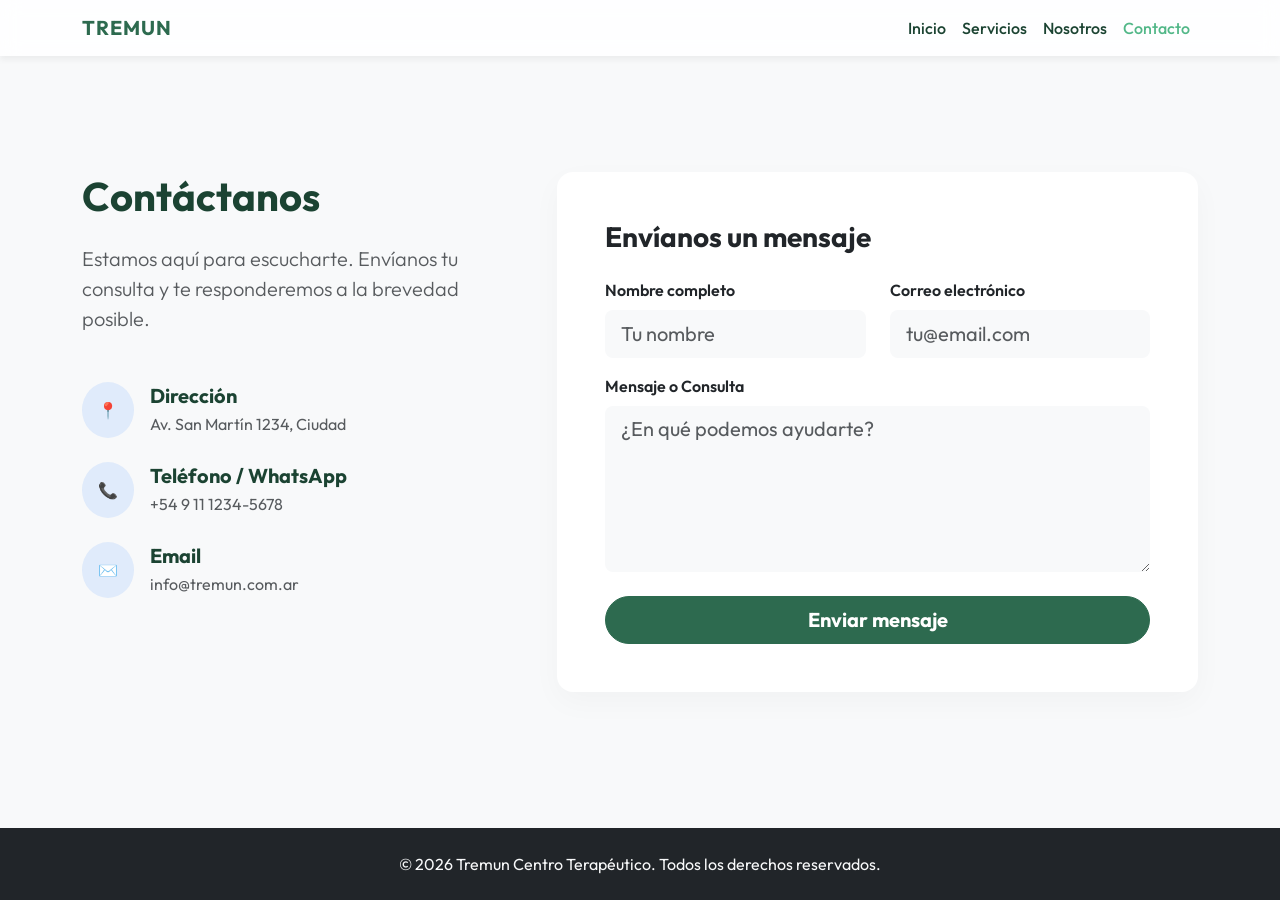
==== contacto.html @ 01e544b2 "feat: implement initial web project structure with responsive layout and scroll animations" ====
<!DOCTYPE html>
<html lang="es">
<head>
    <meta charset="UTF-8">
    <meta name="viewport" content="width=device-width, initial-scale=1.0">
    <title>Contacto | Tremun</title>
    <link href="https://fonts.googleapis.com/css2?family=Outfit:wght@300;400;600;700&display=swap" rel="stylesheet">
    <link href="https://cdn.jsdelivr.net/npm/bootstrap@5.3.2/dist/css/bootstrap.min.css" rel="stylesheet">
    <link rel="stylesheet" href="css/estilos.css">
</head>
<body>
    <nav class="navbar navbar-expand-lg navbar-light fixed-top bg-glass">
        <div class="container">
            <a class="navbar-brand fw-bold text-primary" href="index.html">TREMUN</a>
            <button class="navbar-toggler" type="button" data-bs-toggle="collapse" data-bs-target="#navbarNav">
                <span class="navbar-toggler-icon"></span>
            </button>
            <div class="collapse navbar-collapse" id="navbarNav">
                <ul class="navbar-nav ms-auto">
                    <li class="nav-item"><a class="nav-link" href="index.html">Inicio</a></li>
                    <li class="nav-item"><a class="nav-link" href="servicios.html">Servicios</a></li>
                    <li class="nav-item"><a class="nav-link" href="nosotros.html">Nosotros</a></li>
                    <li class="nav-item"><a class="nav-link active" href="contacto.html">Contacto</a></li>
                </ul>
            </div>
        </div>
    </nav>

    <main class="container py-5 my-5">
        <div class="row fade-in-up">
            <div class="col-md-5 mb-4 mb-md-0 pe-md-5">
                <h1 class="fw-bold mb-4">Contáctanos</h1>
                <p class="lead text-muted mb-5">Estamos aquí para escucharte. Envíanos tu consulta y te responderemos a la brevedad posible.</p>
                
                <div class="d-flex align-items-center mb-4">
                    <div class="bg-primary bg-opacity-10 p-3 rounded-circle text-primary me-3">📍</div>
                    <div>
                        <h5 class="fw-bold mb-1">Dirección</h5>
                        <p class="text-muted mb-0">Av. San Martín 1234, Ciudad</p>
                    </div>
                </div>
                
                <div class="d-flex align-items-center mb-4">
                    <div class="bg-primary bg-opacity-10 p-3 rounded-circle text-primary me-3">📞</div>
                    <div>
                        <h5 class="fw-bold mb-1">Teléfono / WhatsApp</h5>
                        <p class="text-muted mb-0">+54 9 11 1234-5678</p>
                    </div>
                </div>

                <div class="d-flex align-items-center mb-4">
                    <div class="bg-primary bg-opacity-10 p-3 rounded-circle text-primary me-3">✉️</div>
                    <div>
                        <h5 class="fw-bold mb-1">Email</h5>
                        <p class="text-muted mb-0">info@tremun.com.ar</p>
                    </div>
                </div>
            </div>
            
            <div class="col-md-7">
                <div class="card p-4 p-md-5">
                    <h3 class="fw-bold mb-4">Envíanos un mensaje</h3>
                    <form>
                        <div class="row">
                            <div class="col-md-6 mb-3">
                                <label for="nombre" class="form-label fw-semibold">Nombre completo</label>
                                <input type="text" class="form-control form-control-lg bg-light border-0" id="nombre" placeholder="Tu nombre">
                            </div>
                            <div class="col-md-6 mb-3">
                                <label for="email" class="form-label fw-semibold">Correo electrónico</label>
                                <input type="email" class="form-control form-control-lg bg-light border-0" id="email" placeholder="tu@email.com">
                            </div>
                        </div>
                        <div class="mb-4">
                            <label for="mensaje" class="form-label fw-semibold">Mensaje o Consulta</label>
                            <textarea class="form-control form-control-lg bg-light border-0" id="mensaje" rows="5" placeholder="¿En qué podemos ayudarte?"></textarea>
                        </div>
                        <button type="submit" class="btn btn-primary btn-lg w-100 rounded-pill fw-bold">Enviar mensaje</button>
                    </form>
                </div>
            </div>
        </div>
    </main>

    <footer class="bg-dark text-light py-4 text-center mt-auto">
        <div class="container">
            <p class="mb-0">&copy; 2026 Tremun Centro Terapéutico. Todos los derechos reservados.</p>
        </div>
    </footer>

    <script src="https://cdn.jsdelivr.net/npm/bootstrap@5.3.2/dist/js/bootstrap.bundle.min.js"></script>
    <script src="js/script.js"></script>
</body>
</html>
---- css/estilos.css ----
:root {
    --primary-color: #2D6A4F; /* Emerald green */
    --secondary-color: #52B788;
    --accent-color: #D8F3DC;
    --text-color: #1B4332;
    --bg-color: #F8F9FA;
}

body {
    font-family: 'Outfit', sans-serif;
    color: var(--text-color);
    background-color: var(--bg-color);
    padding-top: 76px; /* Para el navbar fixed */
    display: flex;
    flex-direction: column;
    min-height: 100vh;
}

/* Glassmorphism Navbar */
.bg-glass {
    background: rgba(255, 255, 255, 0.85) !important;
    backdrop-filter: blur(10px);
    -webkit-backdrop-filter: blur(10px);
    box-shadow: 0 4px 6px rgba(0, 0, 0, 0.05);
}

.navbar-brand {
    color: var(--primary-color) !important;
    letter-spacing: 1px;
}

.nav-link {
    font-weight: 500;
    color: var(--text-color) !important;
    transition: color 0.3s ease;
}

.nav-link:hover, .nav-link.active {
    color: var(--secondary-color) !important;
}

/* Botones */
.btn-primary {
    background-color: var(--primary-color);
    border-color: var(--primary-color);
    transition: all 0.3s ease;
}

.btn-primary:hover {
    background-color: var(--secondary-color);
    border-color: var(--secondary-color);
    transform: translateY(-2px);
    box-shadow: 0 6px 12px rgba(45, 106, 79, 0.2) !important;
}

/* Hero Section */
.hero-section {
    min-height: calc(100vh - 76px);
    background: linear-gradient(135deg, var(--accent-color) 0%, rgba(255,255,255,1) 100%);
    position: relative;
    overflow: hidden;
}

.hero-section::after {
    content: '';
    position: absolute;
    top: -50%;
    right: -20%;
    width: 800px;
    height: 800px;
    background: radial-gradient(circle, var(--secondary-color) 0%, transparent 70%);
    opacity: 0.1;
    border-radius: 50%;
}

/* Tarjetas (Cards) */
.card {
    border: none;
    border-radius: 16px;
    box-shadow: 0 10px 30px rgba(0,0,0,0.03);
    transition: transform 0.3s ease, box-shadow 0.3s ease;
    overflow: hidden;
}

.card:hover {
    transform: translateY(-10px);
    box-shadow: 0 15px 40px rgba(0,0,0,0.08);
}

/* Formularios */
.form-control:focus {
    border-color: var(--secondary-color);
    box-shadow: 0 0 0 0.25rem rgba(82, 183, 136, 0.25);
}

/* Accordion */
.accordion-button:not(.collapsed) {
    color: var(--primary-color);
    background-color: var(--accent-color);
    box-shadow: inset 0 -1px 0 rgba(0,0,0,.125);
}

.accordion-button:focus {
    border-color: var(--secondary-color);
    box-shadow: 0 0 0 0.25rem rgba(82, 183, 136, 0.25);
}

/* Utilidades de animación */
.fade-in-up {
    animation: fadeInUp 0.8s ease-out forwards;
}

@keyframes fadeInUp {
    from {
        opacity: 0;
        transform: translateY(30px);
    }
    to {
        opacity: 1;
        transform: translateY(0);
    }
}
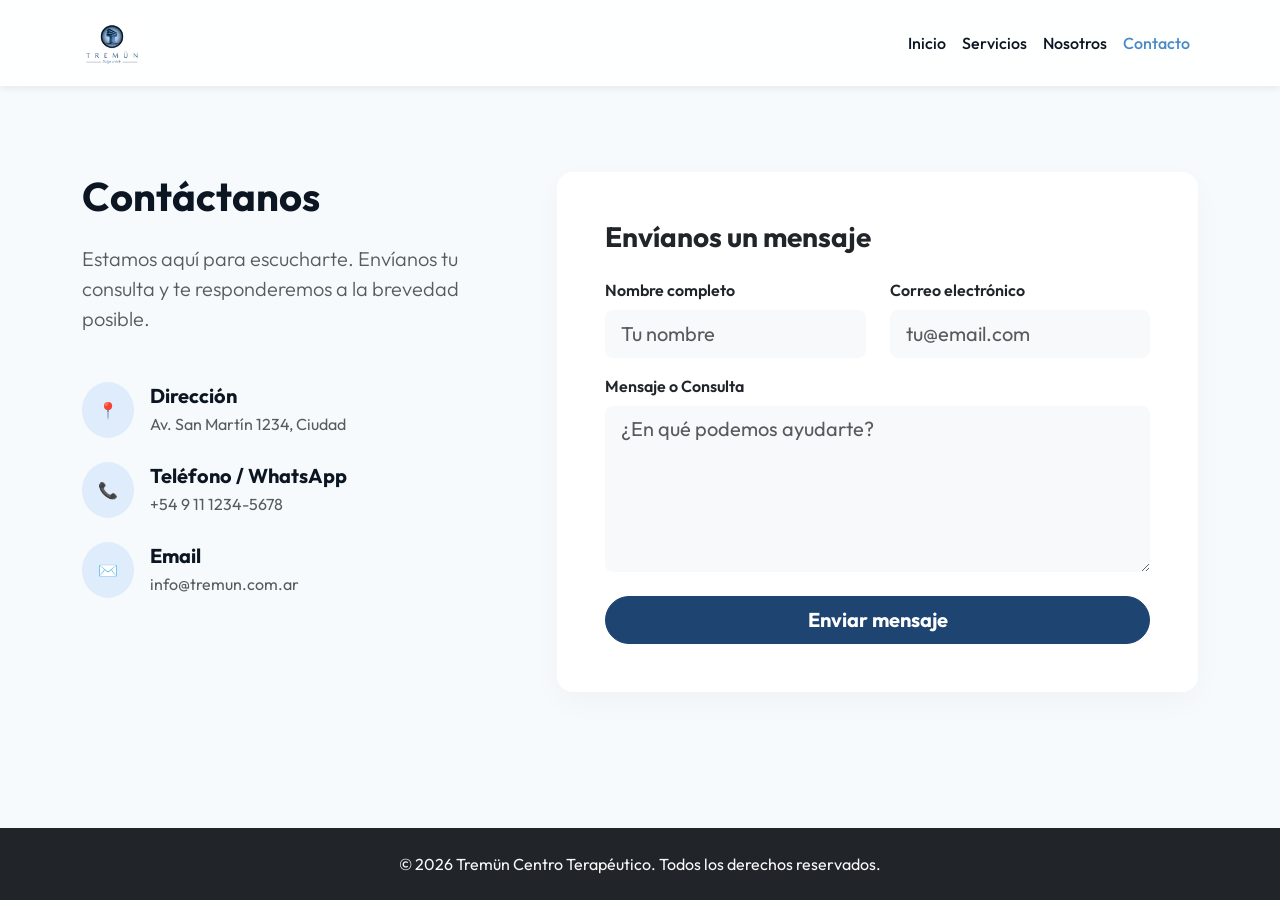
==== commit 27c58d51: "feat: implement global styling, add site logo, and update branding to Tremün across all pages" ====
--- a/contacto.html
+++ b/contacto.html
@@ -3,7 +3,7 @@
 <head>
     <meta charset="UTF-8">
     <meta name="viewport" content="width=device-width, initial-scale=1.0">
-    <title>Contacto | Tremun</title>
+    <title>Contacto | Tremün</title>
     <link href="https://fonts.googleapis.com/css2?family=Outfit:wght@300;400;600;700&display=swap" rel="stylesheet">
     <link href="https://cdn.jsdelivr.net/npm/bootstrap@5.3.2/dist/css/bootstrap.min.css" rel="stylesheet">
     <link rel="stylesheet" href="css/estilos.css">
@@ -11,7 +11,9 @@
 <body>
     <nav class="navbar navbar-expand-lg navbar-light fixed-top bg-glass">
         <div class="container">
-            <a class="navbar-brand fw-bold text-primary" href="index.html">TREMUN</a>
+            <a class="navbar-brand" href="index.html">
+                <img src="img/logo.png" alt="Tremün Logo" height="60">
+            </a>
             <button class="navbar-toggler" type="button" data-bs-toggle="collapse" data-bs-target="#navbarNav">
                 <span class="navbar-toggler-icon"></span>
             </button>
@@ -84,7 +86,7 @@
 
     <footer class="bg-dark text-light py-4 text-center mt-auto">
         <div class="container">
-            <p class="mb-0">&copy; 2026 Tremun Centro Terapéutico. Todos los derechos reservados.</p>
+            <p class="mb-0">&copy; 2026 Tremün Centro Terapéutico. Todos los derechos reservados.</p>
         </div>
     </footer>
 
--- a/css/estilos.css
+++ b/css/estilos.css
@@ -1,9 +1,9 @@
 :root {
-    --primary-color: #2D6A4F; /* Emerald green */
-    --secondary-color: #52B788;
-    --accent-color: #D8F3DC;
-    --text-color: #1B4332;
-    --bg-color: #F8F9FA;
+    --primary-color: #1E4471; /* Azul profundo del texto TREMÜN */
+    --secondary-color: #4A89C8; /* Azul medio del ícono */
+    --accent-color: #DDE8F0; /* Azul muy claro para fondos y gradientes */
+    --text-color: #0B1622; /* Azul marino casi negro para textos */
+    --bg-color: #F7FAFC; /* Blanco con un sutil tono azulado */
 }
 
 body {
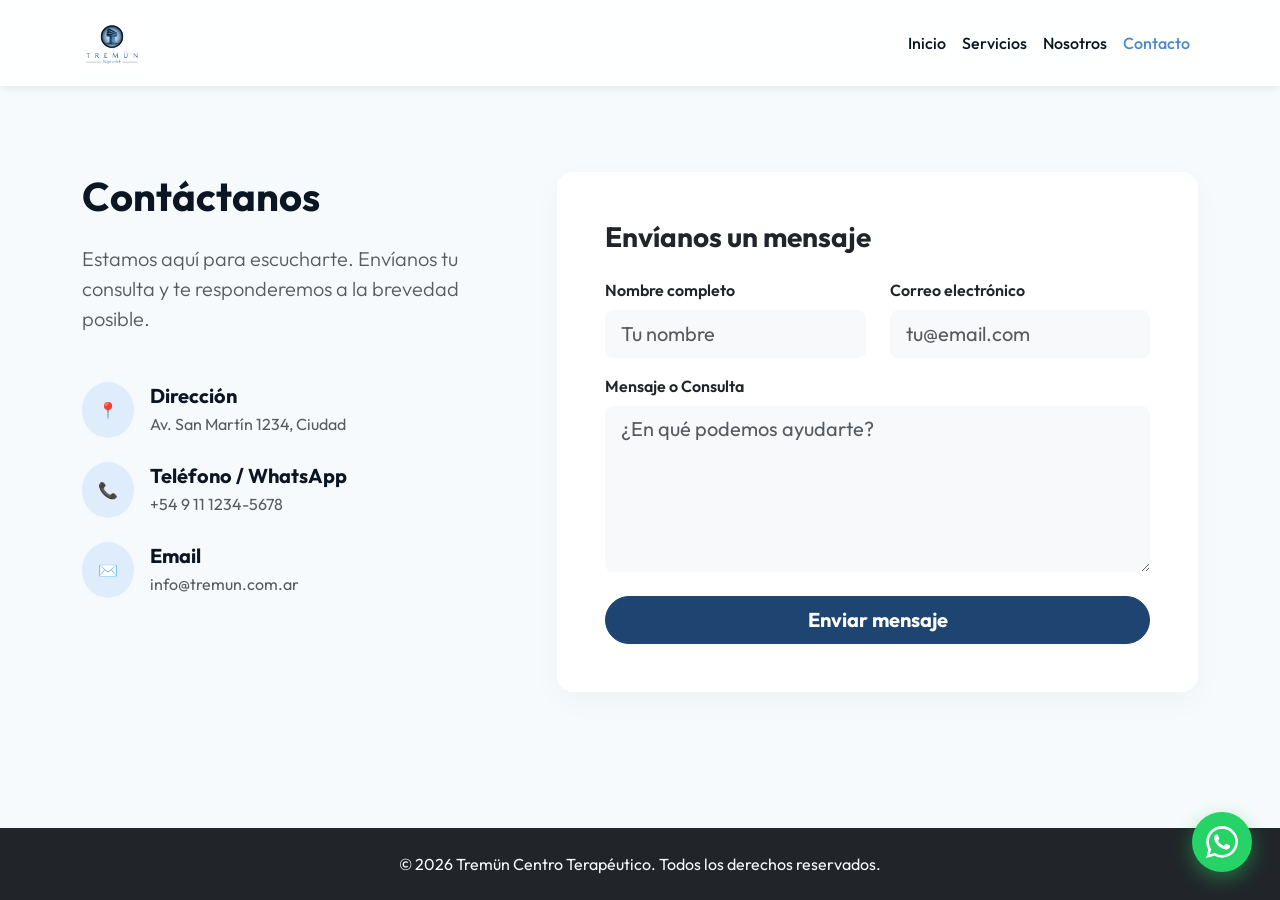
==== commit eb98b211: "feat: add global styles and a floating WhatsApp button to navigation pages while initializing projec" ====
--- a/contacto.html
+++ b/contacto.html
@@ -90,6 +90,14 @@
         </div>
     </footer>
 
+    <!-- Botón Flotante WhatsApp -->
+    <a href="https://wa.me/5491112345678" target="_blank" rel="noopener noreferrer"
+       class="whatsapp-float" id="whatsapp-btn" aria-label="Contactar por WhatsApp">
+        <svg xmlns="http://www.w3.org/2000/svg" viewBox="0 0 24 24" aria-hidden="true">
+            <path d="M17.472 14.382c-.297-.149-1.758-.867-2.03-.967-.273-.099-.471-.148-.67.15-.197.297-.767.966-.94 1.164-.173.199-.347.223-.644.075-.297-.15-1.255-.463-2.39-1.475-.883-.788-1.48-1.761-1.653-2.059-.173-.297-.018-.458.13-.606.134-.133.298-.347.446-.52.149-.174.198-.298.298-.497.099-.198.05-.371-.025-.52-.075-.149-.669-1.612-.916-2.207-.242-.579-.487-.5-.669-.51-.173-.008-.371-.01-.57-.01-.198 0-.52.074-.792.372-.272.297-1.04 1.016-1.04 2.479 0 1.462 1.065 2.875 1.213 3.074.149.198 2.096 3.2 5.077 4.487.709.306 1.262.489 1.694.625.712.227 1.36.195 1.871.118.571-.085 1.758-.719 2.006-1.413.248-.694.248-1.289.173-1.413-.074-.124-.272-.198-.57-.347m-5.421 7.403h-.004a9.87 9.87 0 01-5.031-1.378l-.361-.214-3.741.982.998-3.648-.235-.374a9.86 9.86 0 01-1.51-5.26c.001-5.45 4.436-9.884 9.888-9.884 2.64 0 5.122 1.03 6.988 2.898a9.825 9.825 0 012.893 6.994c-.003 5.45-4.437 9.884-9.885 9.884m8.413-18.297A11.815 11.815 0 0012.05 0C5.495 0 .16 5.335.157 11.892c0 2.096.547 4.142 1.588 5.945L.057 24l6.305-1.654a11.882 11.882 0 005.683 1.448h.005c6.554 0 11.89-5.335 11.893-11.893a11.821 11.821 0 00-3.48-8.413z"/>
+        </svg>
+    </a>
+
     <script src="https://cdn.jsdelivr.net/npm/bootstrap@5.3.2/dist/js/bootstrap.bundle.min.js"></script>
     <script src="js/script.js"></script>
 </body>
--- a/css/estilos.css
+++ b/css/estilos.css
@@ -120,3 +120,68 @@
         transform: translateY(0);
     }
 }
+
+/* ============================================
+   Botón Flotante de WhatsApp
+   ============================================ */
+.whatsapp-float {
+    position: fixed;
+    bottom: 28px;
+    right: 28px;
+    z-index: 9999;
+    display: flex;
+    align-items: center;
+    justify-content: center;
+    width: 60px;
+    height: 60px;
+    background-color: #25D366;
+    border-radius: 50%;
+    box-shadow: 0 6px 20px rgba(37, 211, 102, 0.45);
+    text-decoration: none;
+    transition: transform 0.3s ease, box-shadow 0.3s ease;
+    animation: waPulse 2.5s infinite;
+}
+
+.whatsapp-float:hover {
+    transform: scale(1.12) translateY(-3px);
+    box-shadow: 0 10px 28px rgba(37, 211, 102, 0.6);
+    animation: none;
+}
+
+.whatsapp-float svg {
+    width: 32px;
+    height: 32px;
+    fill: #ffffff;
+    display: block;
+}
+
+/* Tooltip label */
+.whatsapp-float::before {
+    content: '¡Consultanos!';
+    position: absolute;
+    right: calc(100% + 12px);
+    background: #fff;
+    color: #075E54;
+    font-family: 'Outfit', sans-serif;
+    font-size: 0.82rem;
+    font-weight: 600;
+    padding: 6px 12px;
+    border-radius: 20px;
+    white-space: nowrap;
+    box-shadow: 0 4px 14px rgba(0,0,0,0.12);
+    opacity: 0;
+    transform: translateX(6px);
+    transition: opacity 0.3s ease, transform 0.3s ease;
+    pointer-events: none;
+}
+
+.whatsapp-float:hover::before {
+    opacity: 1;
+    transform: translateX(0);
+}
+
+@keyframes waPulse {
+    0%   { box-shadow: 0 0 0 0 rgba(37, 211, 102, 0.5); }
+    70%  { box-shadow: 0 0 0 14px rgba(37, 211, 102, 0); }
+    100% { box-shadow: 0 0 0 0 rgba(37, 211, 102, 0); }
+}
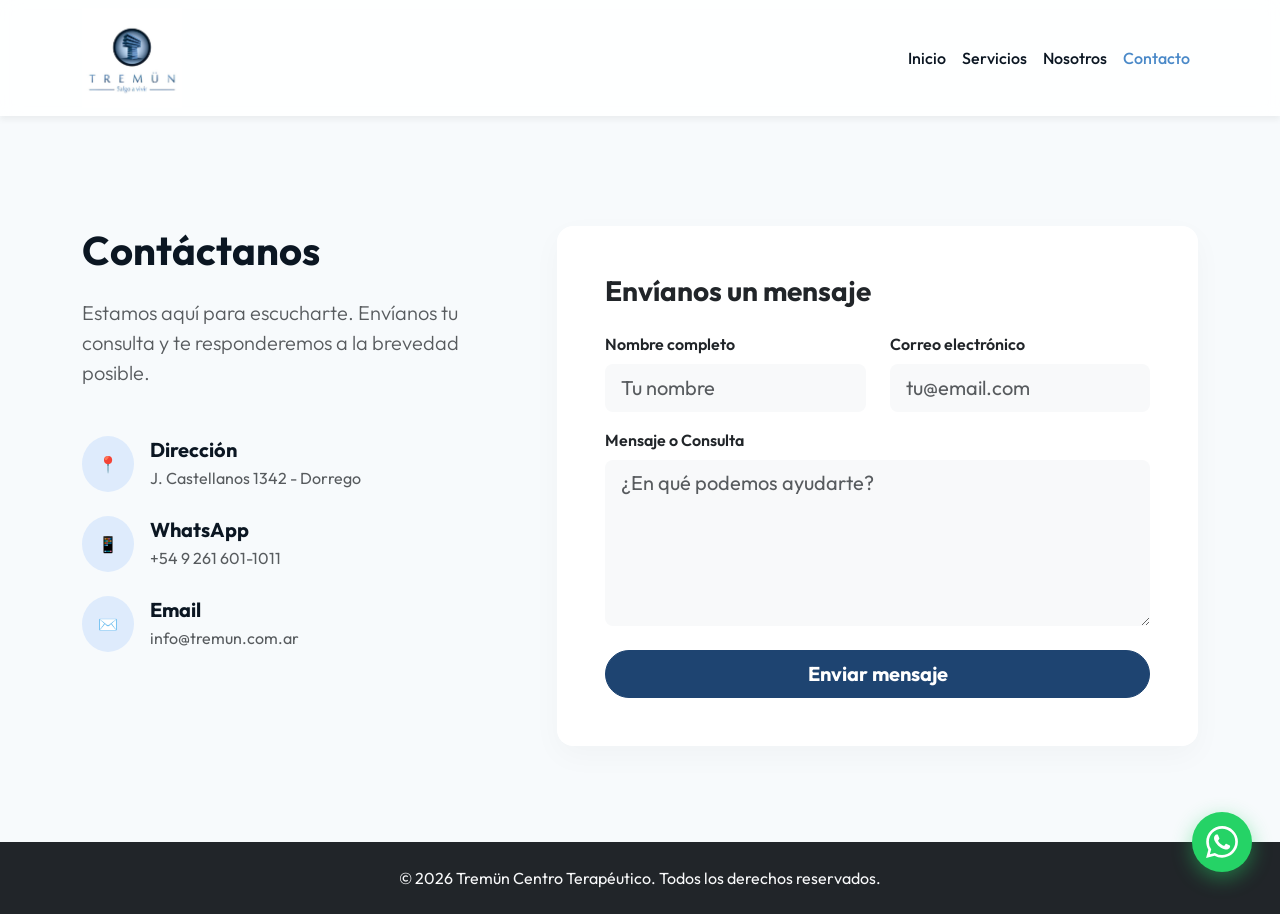
==== commit c704dc32: "feat: implement custom styles, update contact details, and refresh service descriptions across the s" ====
--- a/contacto.html
+++ b/contacto.html
@@ -1,5 +1,6 @@
 <!DOCTYPE html>
 <html lang="es">
+
 <head>
     <meta charset="UTF-8">
     <meta name="viewport" content="width=device-width, initial-scale=1.0">
@@ -8,11 +9,12 @@
     <link href="https://cdn.jsdelivr.net/npm/bootstrap@5.3.2/dist/css/bootstrap.min.css" rel="stylesheet">
     <link rel="stylesheet" href="css/estilos.css">
 </head>
+
 <body>
     <nav class="navbar navbar-expand-lg navbar-light fixed-top bg-glass">
         <div class="container">
-            <a class="navbar-brand" href="index.html">
-                <img src="img/logo.png" alt="Tremün Logo" height="60">
+            <a class="navbar-brand py-0" href="index.html">
+                <img src="img/logo.png" alt="Tremün Logo" height="100">
             </a>
             <button class="navbar-toggler" type="button" data-bs-toggle="collapse" data-bs-target="#navbarNav">
                 <span class="navbar-toggler-icon"></span>
@@ -32,21 +34,22 @@
         <div class="row fade-in-up">
             <div class="col-md-5 mb-4 mb-md-0 pe-md-5">
                 <h1 class="fw-bold mb-4">Contáctanos</h1>
-                <p class="lead text-muted mb-5">Estamos aquí para escucharte. Envíanos tu consulta y te responderemos a la brevedad posible.</p>
-                
+                <p class="lead text-muted mb-5">Estamos aquí para escucharte. Envíanos tu consulta y te responderemos a
+                    la brevedad posible.</p>
+
                 <div class="d-flex align-items-center mb-4">
                     <div class="bg-primary bg-opacity-10 p-3 rounded-circle text-primary me-3">📍</div>
                     <div>
                         <h5 class="fw-bold mb-1">Dirección</h5>
-                        <p class="text-muted mb-0">Av. San Martín 1234, Ciudad</p>
+                        <p class="text-muted mb-0">J. Castellanos 1342 - Dorrego</p>
                     </div>
                 </div>
                 
                 <div class="d-flex align-items-center mb-4">
-                    <div class="bg-primary bg-opacity-10 p-3 rounded-circle text-primary me-3">📞</div>
+                    <div class="bg-primary bg-opacity-10 p-3 rounded-circle text-primary me-3">📱</div>
                     <div>
-                        <h5 class="fw-bold mb-1">Teléfono / WhatsApp</h5>
-                        <p class="text-muted mb-0">+54 9 11 1234-5678</p>
+                        <h5 class="fw-bold mb-1">WhatsApp</h5>
+                        <p class="text-muted mb-0"><a href="https://wa.me/5492616011011" target="_blank" class="text-decoration-none text-muted">+54 9 261 601-1011</a></p>
                     </div>
                 </div>
 
@@ -58,7 +61,7 @@
                     </div>
                 </div>
             </div>
-            
+
             <div class="col-md-7">
                 <div class="card p-4 p-md-5">
                     <h3 class="fw-bold mb-4">Envíanos un mensaje</h3>
@@ -66,18 +69,22 @@
                         <div class="row">
                             <div class="col-md-6 mb-3">
                                 <label for="nombre" class="form-label fw-semibold">Nombre completo</label>
-                                <input type="text" class="form-control form-control-lg bg-light border-0" id="nombre" placeholder="Tu nombre">
+                                <input type="text" class="form-control form-control-lg bg-light border-0" id="nombre"
+                                    placeholder="Tu nombre">
                             </div>
                             <div class="col-md-6 mb-3">
                                 <label for="email" class="form-label fw-semibold">Correo electrónico</label>
-                                <input type="email" class="form-control form-control-lg bg-light border-0" id="email" placeholder="tu@email.com">
+                                <input type="email" class="form-control form-control-lg bg-light border-0" id="email"
+                                    placeholder="tu@email.com">
                             </div>
                         </div>
                         <div class="mb-4">
                             <label for="mensaje" class="form-label fw-semibold">Mensaje o Consulta</label>
-                            <textarea class="form-control form-control-lg bg-light border-0" id="mensaje" rows="5" placeholder="¿En qué podemos ayudarte?"></textarea>
+                            <textarea class="form-control form-control-lg bg-light border-0" id="mensaje" rows="5"
+                                placeholder="¿En qué podemos ayudarte?"></textarea>
                         </div>
-                        <button type="submit" class="btn btn-primary btn-lg w-100 rounded-pill fw-bold">Enviar mensaje</button>
+                        <button type="submit" class="btn btn-primary btn-lg w-100 rounded-pill fw-bold">Enviar
+                            mensaje</button>
                     </form>
                 </div>
             </div>
@@ -91,14 +98,16 @@
     </footer>
 
     <!-- Botón Flotante WhatsApp -->
-    <a href="https://wa.me/5491112345678" target="_blank" rel="noopener noreferrer"
-       class="whatsapp-float" id="whatsapp-btn" aria-label="Contactar por WhatsApp">
+    <a href="https://wa.me/5492616011011" target="_blank" rel="noopener noreferrer" class="whatsapp-float"
+        id="whatsapp-btn" aria-label="Contactar por WhatsApp">
         <svg xmlns="http://www.w3.org/2000/svg" viewBox="0 0 24 24" aria-hidden="true">
-            <path d="M17.472 14.382c-.297-.149-1.758-.867-2.03-.967-.273-.099-.471-.148-.67.15-.197.297-.767.966-.94 1.164-.173.199-.347.223-.644.075-.297-.15-1.255-.463-2.39-1.475-.883-.788-1.48-1.761-1.653-2.059-.173-.297-.018-.458.13-.606.134-.133.298-.347.446-.52.149-.174.198-.298.298-.497.099-.198.05-.371-.025-.52-.075-.149-.669-1.612-.916-2.207-.242-.579-.487-.5-.669-.51-.173-.008-.371-.01-.57-.01-.198 0-.52.074-.792.372-.272.297-1.04 1.016-1.04 2.479 0 1.462 1.065 2.875 1.213 3.074.149.198 2.096 3.2 5.077 4.487.709.306 1.262.489 1.694.625.712.227 1.36.195 1.871.118.571-.085 1.758-.719 2.006-1.413.248-.694.248-1.289.173-1.413-.074-.124-.272-.198-.57-.347m-5.421 7.403h-.004a9.87 9.87 0 01-5.031-1.378l-.361-.214-3.741.982.998-3.648-.235-.374a9.86 9.86 0 01-1.51-5.26c.001-5.45 4.436-9.884 9.888-9.884 2.64 0 5.122 1.03 6.988 2.898a9.825 9.825 0 012.893 6.994c-.003 5.45-4.437 9.884-9.885 9.884m8.413-18.297A11.815 11.815 0 0012.05 0C5.495 0 .16 5.335.157 11.892c0 2.096.547 4.142 1.588 5.945L.057 24l6.305-1.654a11.882 11.882 0 005.683 1.448h.005c6.554 0 11.89-5.335 11.893-11.893a11.821 11.821 0 00-3.48-8.413z"/>
+            <path
+                d="M17.472 14.382c-.297-.149-1.758-.867-2.03-.967-.273-.099-.471-.148-.67.15-.197.297-.767.966-.94 1.164-.173.199-.347.223-.644.075-.297-.15-1.255-.463-2.39-1.475-.883-.788-1.48-1.761-1.653-2.059-.173-.297-.018-.458.13-.606.134-.133.298-.347.446-.52.149-.174.198-.298.298-.497.099-.198.05-.371-.025-.52-.075-.149-.669-1.612-.916-2.207-.242-.579-.487-.5-.669-.51-.173-.008-.371-.01-.57-.01-.198 0-.52.074-.792.372-.272.297-1.04 1.016-1.04 2.479 0 1.462 1.065 2.875 1.213 3.074.149.198 2.096 3.2 5.077 4.487.709.306 1.262.489 1.694.625.712.227 1.36.195 1.871.118.571-.085 1.758-.719 2.006-1.413.248-.694.248-1.289.173-1.413-.074-.124-.272-.198-.57-.347m-5.421 7.403h-.004a9.87 9.87 0 01-5.031-1.378l-.361-.214-3.741.982.998-3.648-.235-.374a9.86 9.86 0 01-1.51-5.26c.001-5.45 4.436-9.884 9.888-9.884 2.64 0 5.122 1.03 6.988 2.898a9.825 9.825 0 012.893 6.994c-.003 5.45-4.437 9.884-9.885 9.884m8.413-18.297A11.815 11.815 0 0012.05 0C5.495 0 .16 5.335.157 11.892c0 2.096.547 4.142 1.588 5.945L.057 24l6.305-1.654a11.882 11.882 0 005.683 1.448h.005c6.554 0 11.89-5.335 11.893-11.893a11.821 11.821 0 00-3.48-8.413z" />
         </svg>
     </a>
 
     <script src="https://cdn.jsdelivr.net/npm/bootstrap@5.3.2/dist/js/bootstrap.bundle.min.js"></script>
     <script src="js/script.js"></script>
 </body>
-</html>
+
+</html>
--- a/css/estilos.css
+++ b/css/estilos.css
@@ -10,7 +10,7 @@
     font-family: 'Outfit', sans-serif;
     color: var(--text-color);
     background-color: var(--bg-color);
-    padding-top: 76px; /* Para el navbar fixed */
+    padding-top: 130px; /* Ajustado para el nuevo tamaño del logo en el navbar */
     display: flex;
     flex-direction: column;
     min-height: 100vh;
@@ -50,7 +50,20 @@
     background-color: var(--secondary-color);
     border-color: var(--secondary-color);
     transform: translateY(-2px);
-    box-shadow: 0 6px 12px rgba(45, 106, 79, 0.2) !important;
+    box-shadow: 0 6px 12px rgba(26, 70, 116, 0.2) !important;
+}
+
+.btn-outline-primary {
+    color: var(--primary-color);
+    border-color: var(--primary-color);
+    transition: all 0.3s ease;
+}
+
+.btn-outline-primary:hover {
+    background-color: var(--primary-color);
+    color: white;
+    transform: translateY(-2px);
+    box-shadow: 0 6px 12px rgba(26, 70, 116, 0.2) !important;
 }
 
 /* Hero Section */
